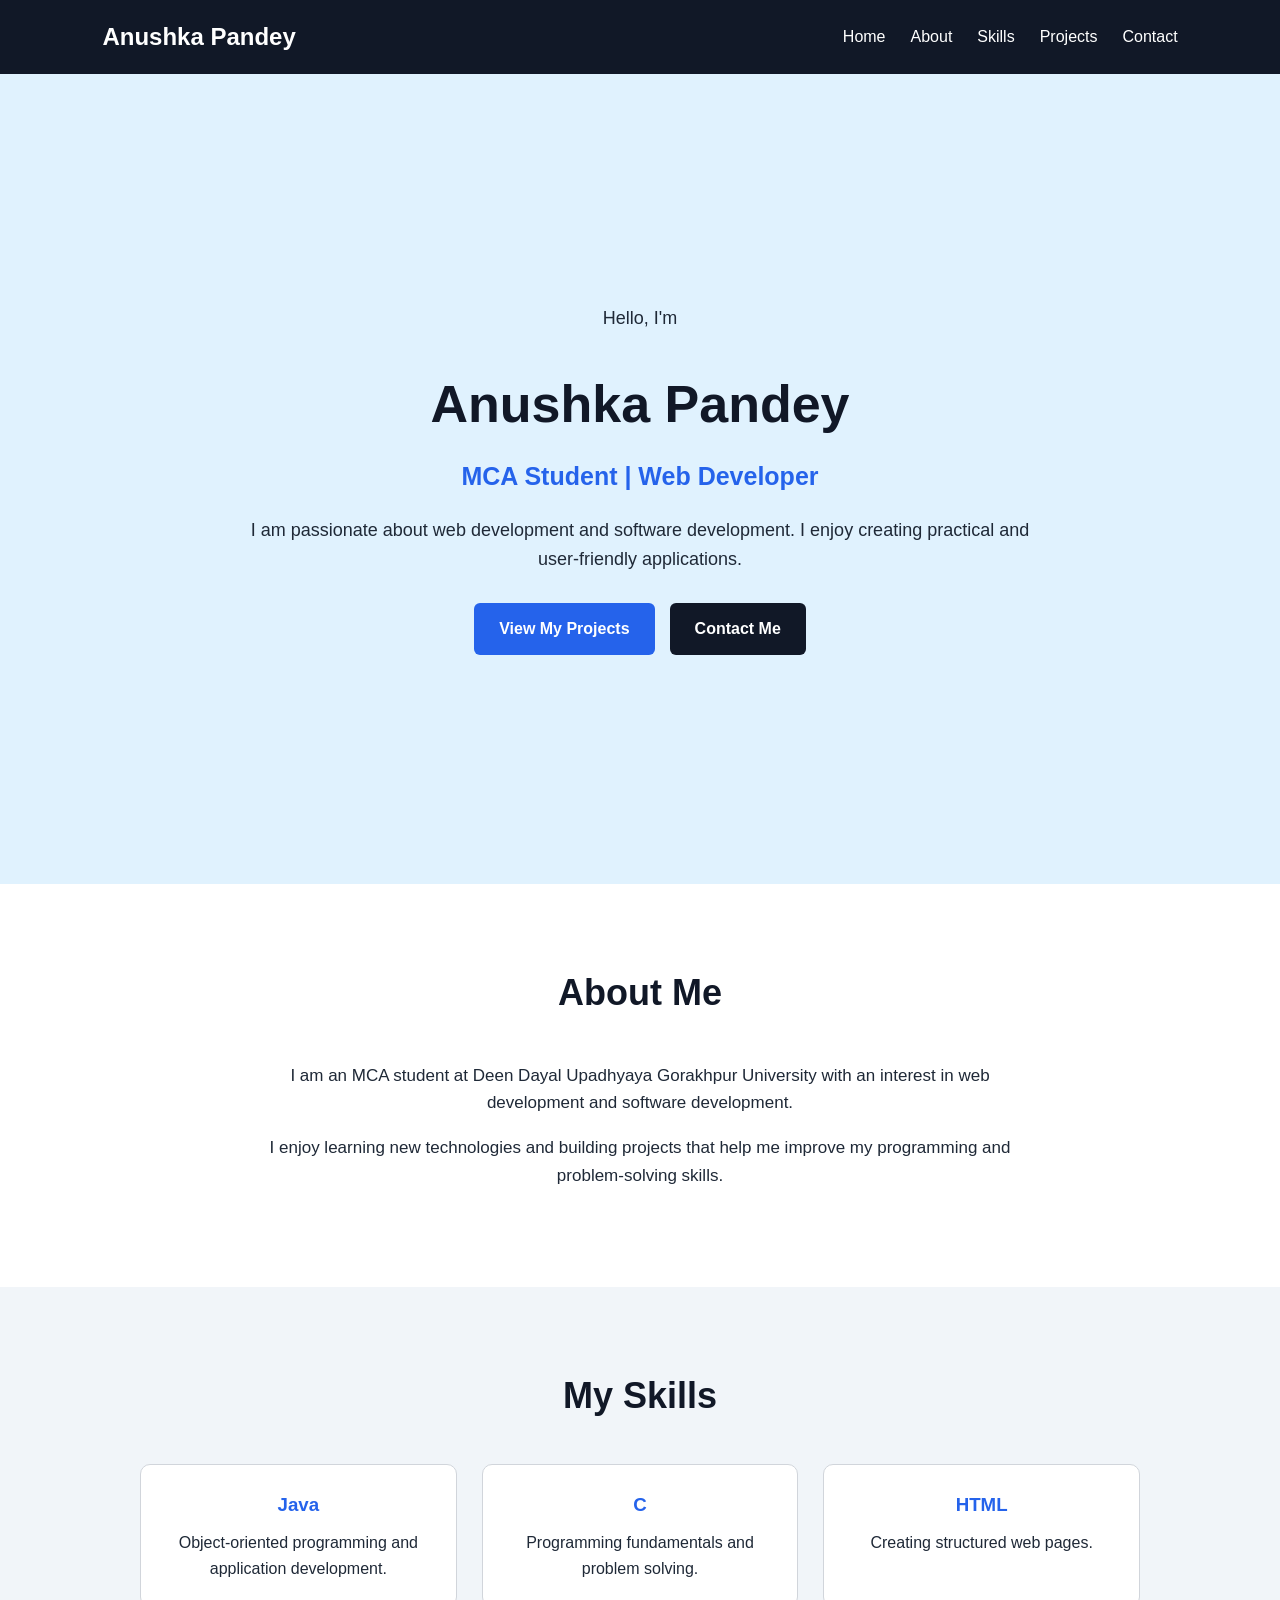
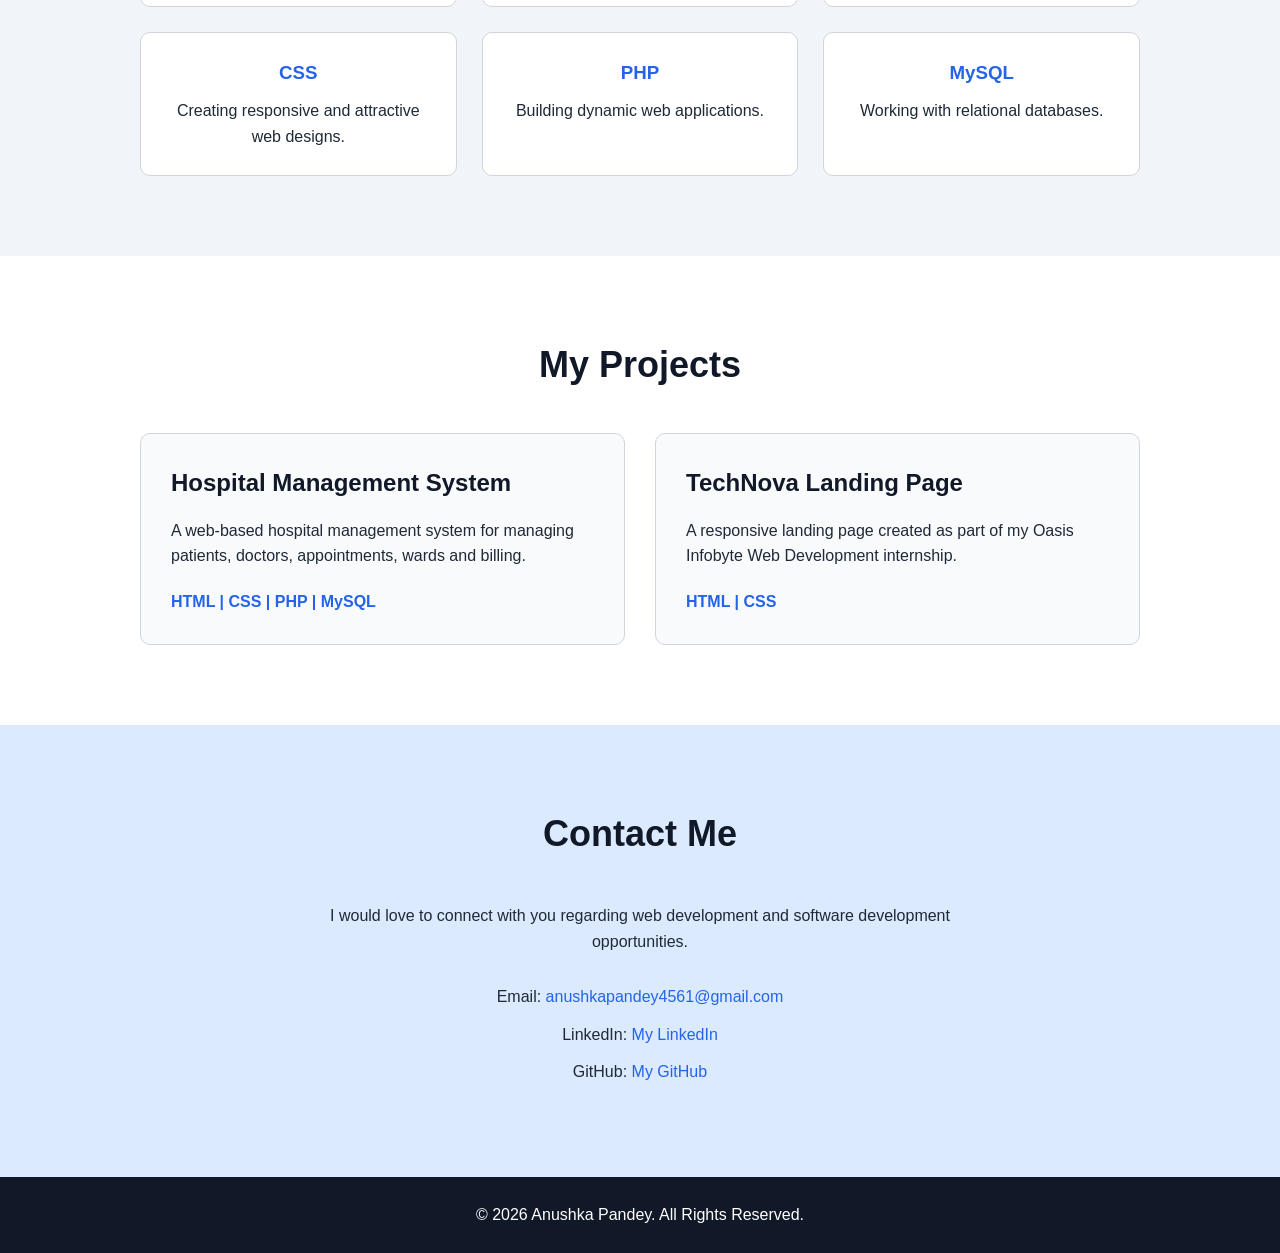
==== WebDev-L1-Portfolio-New/index.html @ b9d86740 "Add Landing Page and Personal Portfolio" ====
<!DOCTYPE html>
<html lang="en">

<head>
    <meta charset="UTF-8">
    <meta name="viewport" content="width=device-width, initial-scale=1.0">

    <title>Anushka Pandey | Portfolio</title>

    <link rel="stylesheet" href="style.css">
</head>

<body>

    <!-- Navigation -->
    <header>
        <nav class="navbar">

            <div class="logo">Anushka Pandey</div>

            <ul class="nav-links">
                <li><a href="#home">Home</a></li>
                <li><a href="#about">About</a></li>
                <li><a href="#skills">Skills</a></li>
                <li><a href="#projects">Projects</a></li>
                <li><a href="#contact">Contact</a></li>
            </ul>

        </nav>
    </header>


    <!-- Hero Section -->
    <section id="home" class="hero">

        <div class="hero-content">

            <p class="intro">Hello, I'm</p>

            <h1>Anushka Pandey</h1>

            <h2>MCA Student | Web Developer</h2>

            <p>
                I am passionate about web development and software development.
                I enjoy creating practical and user-friendly applications.
            </p>

            <div class="hero-buttons">

                <a href="#projects" class="btn">
                    View My Projects
                </a>

                <a href="#contact" class="btn secondary-btn">
                    Contact Me
                </a>

            </div>

        </div>

    </section>


    <!-- About Section -->
    <section id="about" class="section about">

        <h2>About Me</h2>

        <div class="about-content">

            <p>
                I am an MCA student at Deen Dayal Upadhyaya Gorakhpur University
                with an interest in web development and software development.
            </p>

            <p>
                I enjoy learning new technologies and building projects that
                help me improve my programming and problem-solving skills.
            </p>

        </div>

    </section>


    <!-- Skills Section -->
    <section id="skills" class="section skills">

        <h2>My Skills</h2>

        <div class="skills-container">

            <div class="skill-card">
                <h3>Java</h3>
                <p>Object-oriented programming and application development.</p>
            </div>

            <div class="skill-card">
                <h3>C</h3>
                <p>Programming fundamentals and problem solving.</p>
            </div>

            <div class="skill-card">
                <h3>HTML</h3>
                <p>Creating structured web pages.</p>
            </div>

            <div class="skill-card">
                <h3>CSS</h3>
                <p>Creating responsive and attractive web designs.</p>
            </div>

            <div class="skill-card">
                <h3>PHP</h3>
                <p>Building dynamic web applications.</p>
            </div>

            <div class="skill-card">
                <h3>MySQL</h3>
                <p>Working with relational databases.</p>
            </div>

        </div>

    </section>


    <!-- Projects Section -->
    <section id="projects" class="section projects">

        <h2>My Projects</h2>

        <div class="projects-container">

            <div class="project-card">

                <h3>Hospital Management System</h3>

                <p>
                    A web-based hospital management system for managing
                    patients, doctors, appointments, wards and billing.
                </p>

                <p class="technology">
                    HTML | CSS | PHP | MySQL
                </p>

            </div>


            <div class="project-card">

                <h3>TechNova Landing Page</h3>

                <p>
                    A responsive landing page created as part of my
                    Oasis Infobyte Web Development internship.
                </p>

                <p class="technology">
                    HTML | CSS
                </p>

            </div>

        </div>

    </section>


    <!-- Contact Section -->
    <section id="contact" class="section contact">

        <h2>Contact Me</h2>

        <p>
            I would love to connect with you regarding web development
            and software development opportunities.
        </p>

        <div class="contact-info">

            <p>
                Email:
                <a href="mailto:anushkapandey4561@gmail.com">
                    anushkapandey4561@gmail.com
                </a>
            </p>

            <p>
                LinkedIn:
                <a href="https://www.linkedin.com/in/anushka-pandey-cse/"
                   target="_blank">
                    My LinkedIn
                </a>
            </p>

            <p>
                GitHub:
                <a href="https://github.com/anushkapandey4561-AP"
                   target="_blank">
                    My GitHub
                </a>
            </p>

        </div>

    </section>


    <!-- Footer -->
    <footer>

        <p>
            © 2026 Anushka Pandey. All Rights Reserved.
        </p>

    </footer>

</body>

</html>
---- WebDev-L1-Portfolio-New/style.css ----
/* =========================
   RESET
========================= */

* {
    margin: 0;
    padding: 0;
    box-sizing: border-box;
}

html {
    scroll-behavior: smooth;
}

body {
    font-family: Arial, sans-serif;
    line-height: 1.6;
    color: #1f2937;
    background: #ffffff;
}


/* =========================
   NAVIGATION
========================= */

header {
    position: sticky;
    top: 0;
    z-index: 1000;
}

.navbar {
    display: flex;
    justify-content: space-between;
    align-items: center;
    padding: 18px 8%;
    background: #111827;
}

.logo {
    color: #ffffff;
    font-size: 24px;
    font-weight: bold;
}

.nav-links {
    display: flex;
    gap: 25px;
    list-style: none;
}

.nav-links a {
    color: #ffffff;
    text-decoration: none;
    font-size: 16px;
}

.nav-links a:hover {
    color: #60a5fa;
}


/* =========================
   HERO SECTION
========================= */

.hero {
    min-height: 90vh;
    display: flex;
    justify-content: center;
    align-items: center;
    text-align: center;
    padding: 60px 8%;
    background: #e0f2fe;
}

.hero-content {
    max-width: 800px;
}

.intro {
    font-size: 20px;
    margin-bottom: 10px;
}

.hero h1 {
    font-size: 52px;
    margin-bottom: 10px;
    color: #111827;
}

.hero h2 {
    font-size: 25px;
    margin-bottom: 20px;
    color: #2563eb;
}

.hero-content > p {
    font-size: 18px;
    margin-bottom: 30px;
}


/* =========================
   BUTTONS
========================= */

.hero-buttons {
    display: flex;
    justify-content: center;
    gap: 15px;
    flex-wrap: wrap;
}

.btn {
    display: inline-block;
    padding: 13px 25px;
    background: #2563eb;
    color: #ffffff;
    text-decoration: none;
    border-radius: 6px;
    font-weight: bold;
}

.btn:hover {
    background: #1d4ed8;
}

.secondary-btn {
    background: #111827;
}

.secondary-btn:hover {
    background: #374151;
}


/* =========================
   COMMON SECTIONS
========================= */

.section {
    padding: 80px 8%;
}

.section h2 {
    text-align: center;
    font-size: 36px;
    margin-bottom: 40px;
    color: #111827;
}


/* =========================
   ABOUT
========================= */

.about {
    background: #ffffff;
}

.about-content {
    max-width: 800px;
    margin: auto;
    text-align: center;
}

.about-content p {
    margin-bottom: 18px;
    font-size: 17px;
}


/* =========================
   SKILLS
========================= */

.skills {
    background: #f1f5f9;
}

.skills-container {
    display: grid;
    grid-template-columns: repeat(3, 1fr);
    gap: 25px;
    max-width: 1000px;
    margin: auto;
}

.skill-card {
    padding: 25px;
    text-align: center;
    background: #ffffff;
    border-radius: 10px;
    border: 1px solid #d1d5db;
}

.skill-card:hover {
    transform: translateY(-5px);
}

.skill-card h3 {
    margin-bottom: 10px;
    color: #2563eb;
}


/* =========================
   PROJECTS
========================= */

.projects {
    background: #ffffff;
}

.projects-container {
    display: grid;
    grid-template-columns: repeat(2, 1fr);
    gap: 30px;
    max-width: 1000px;
    margin: auto;
}

.project-card {
    padding: 30px;
    border: 1px solid #d1d5db;
    border-radius: 10px;
    background: #f8fafc;
}

.project-card:hover {
    transform: translateY(-5px);
}

.project-card h3 {
    font-size: 24px;
    margin-bottom: 15px;
    color: #111827;
}

.technology {
    margin-top: 20px;
    font-weight: bold;
    color: #2563eb;
}


/* =========================
   CONTACT
========================= */

.contact {
    text-align: center;
    background: #dbeafe;
}

.contact > p {
    max-width: 700px;
    margin: 0 auto 30px;
}

.contact-info p {
    margin: 12px 0;
}

.contact-info a {
    color: #2563eb;
    text-decoration: none;
}

.contact-info a:hover {
    text-decoration: underline;
}


/* =========================
   FOOTER
========================= */

footer {
    padding: 25px;
    text-align: center;
    background: #111827;
    color: #ffffff;
}


/* =========================
   RESPONSIVE DESIGN
========================= */

@media (max-width: 768px) {

    .navbar {
        flex-direction: column;
        gap: 15px;
    }

    .nav-links {
        flex-wrap: wrap;
        justify-content: center;
        gap: 15px;
    }

    .hero {
        min-height: 80vh;
    }

    .hero h1 {
        font-size: 38px;
    }

    .hero h2 {
        font-size: 21px;
    }

    .section {
        padding: 60px 5%;
    }

    .skills-container,
    .projects-container {
        grid-template-columns: 1fr;
    }
}

@media (max-width: 480px) {

    .logo {
        font-size: 20px;
    }

    .nav-links {
        font-size: 14px;
    }

    .hero h1 {
        font-size: 32px;
    }

    .hero h2 {
        font-size: 19px;
    }

    .hero-content > p {
        font-size: 16px;
    }

    .section h2 {
        font-size: 30px;
    }
}
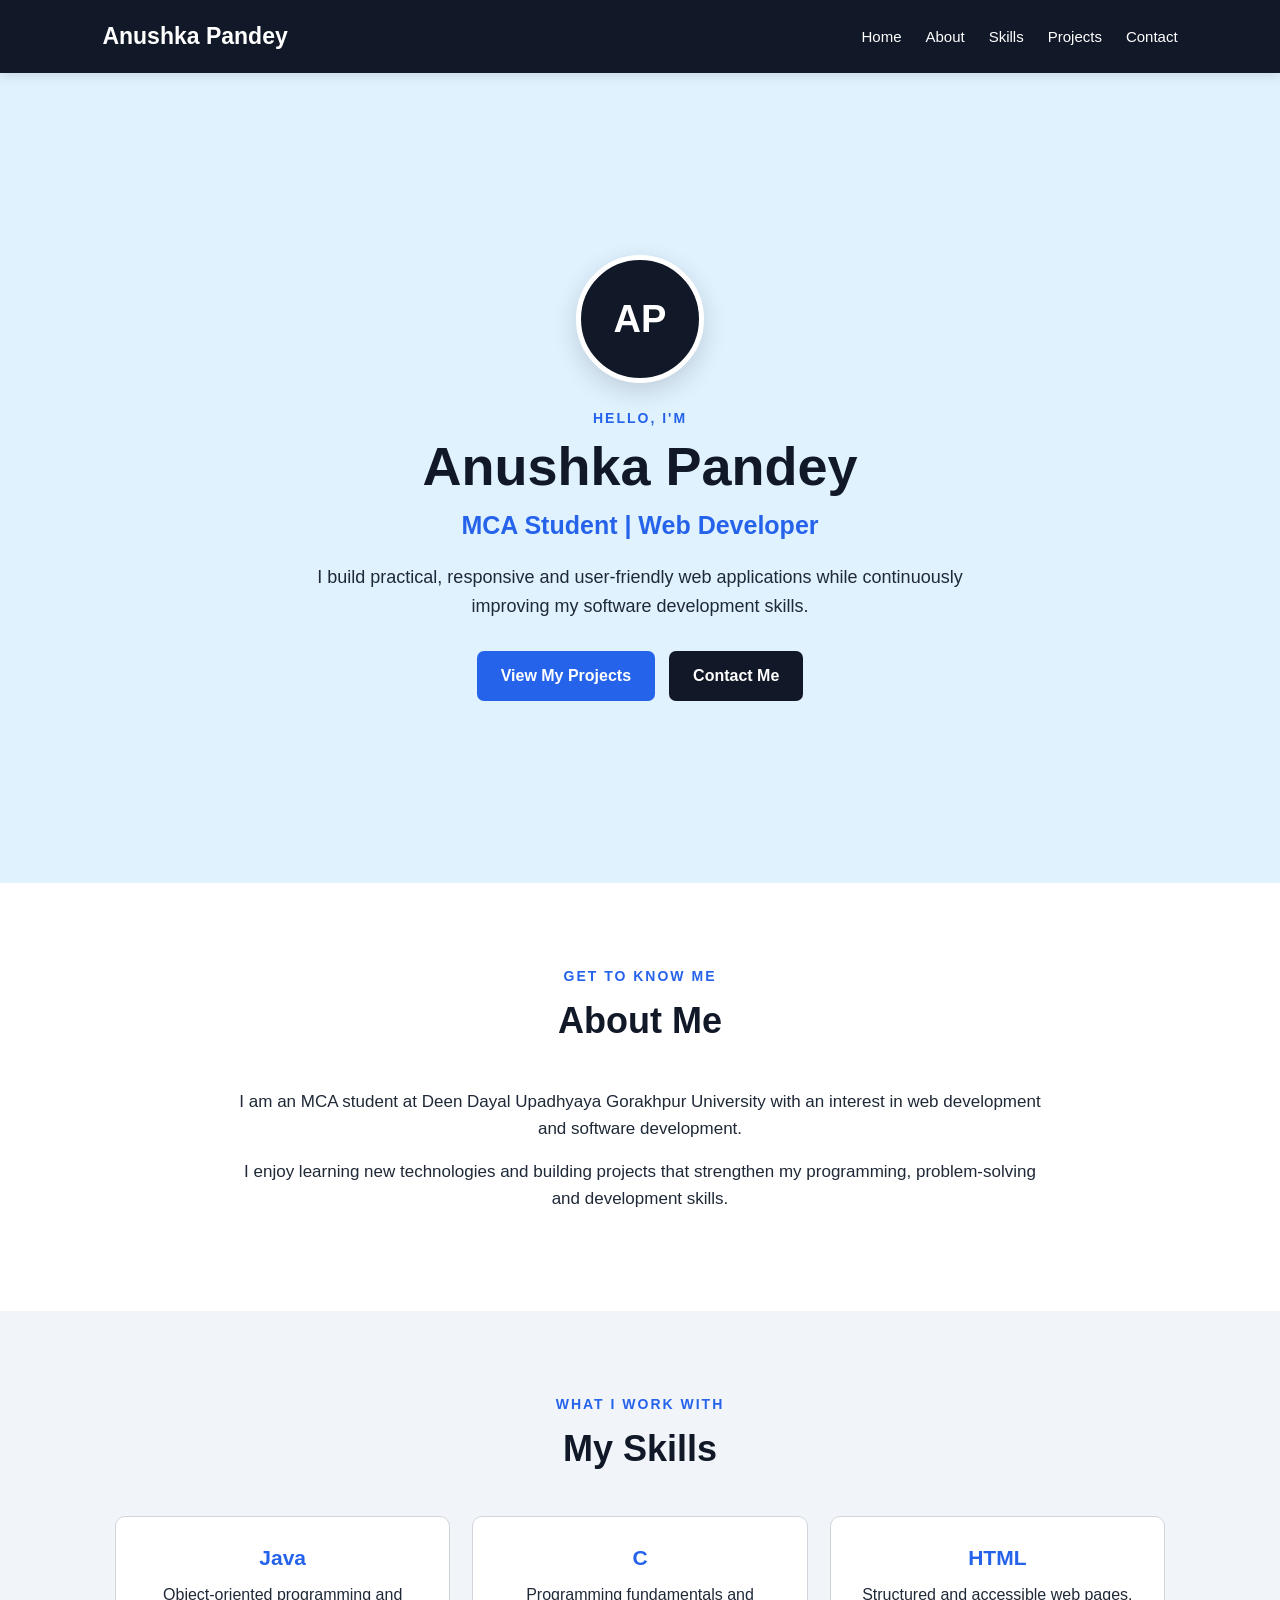
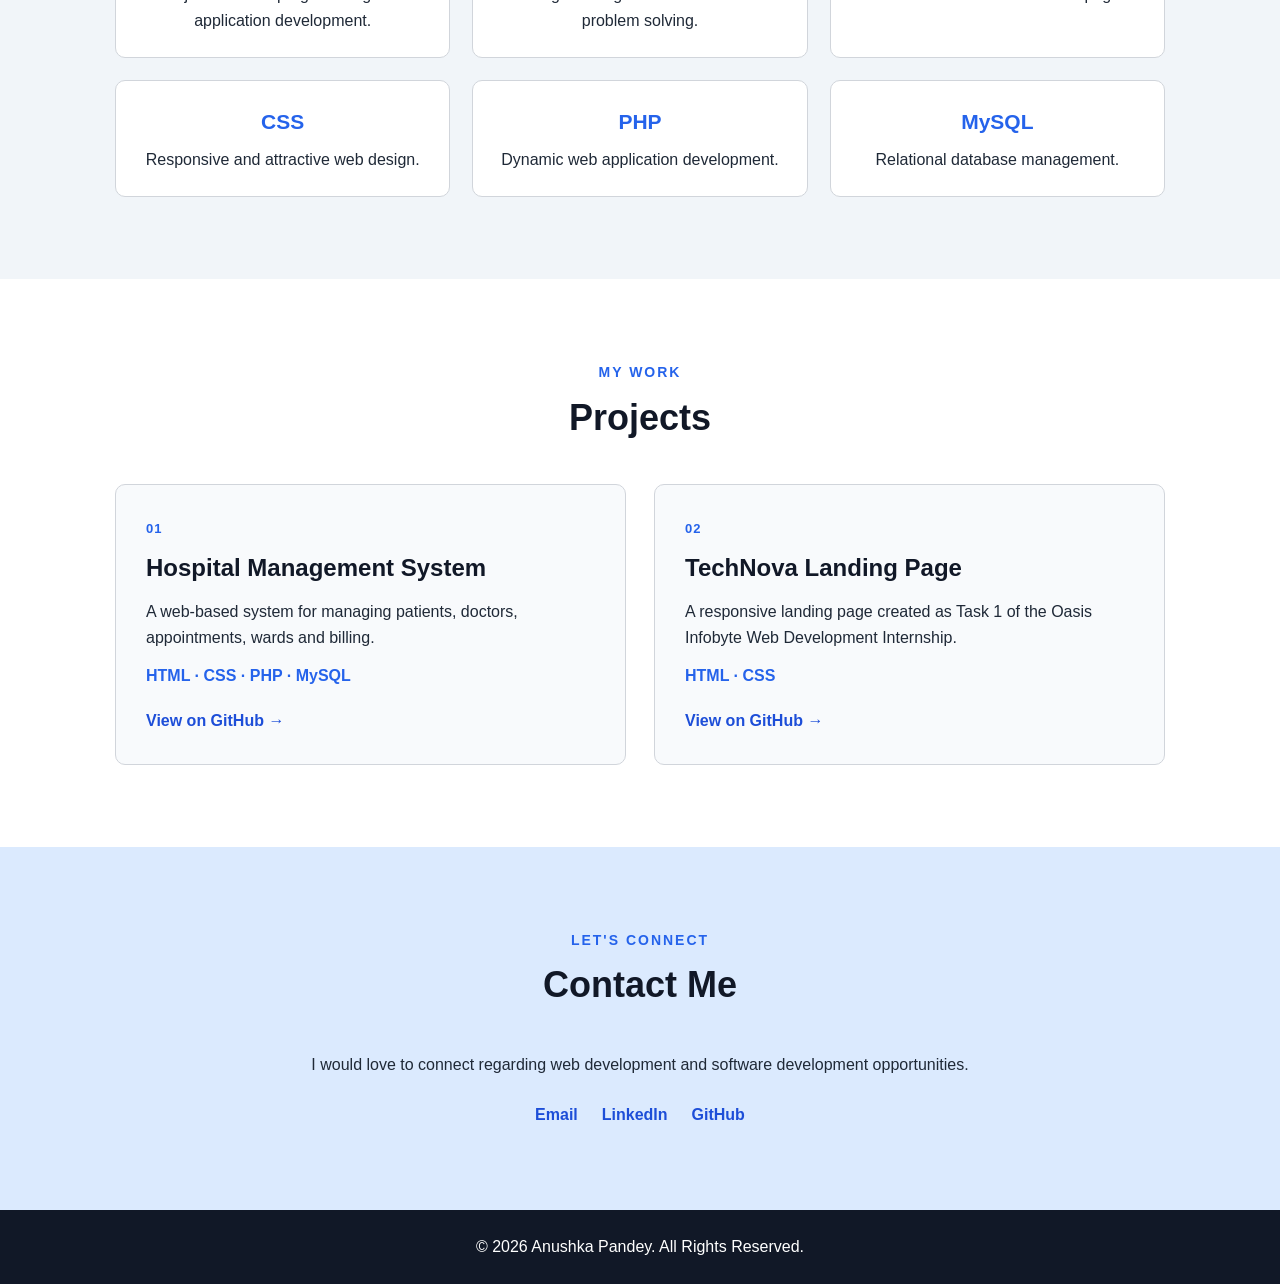
==== commit 32cfb1de: "Update Level 1 portfolio" ====
--- a/WebDev-L1-Portfolio-New/index.html
+++ b/WebDev-L1-Portfolio-New/index.html
@@ -1,224 +1,106 @@
 <!DOCTYPE html>
 <html lang="en">
-
 <head>
     <meta charset="UTF-8">
     <meta name="viewport" content="width=device-width, initial-scale=1.0">
-
-    <title>Anushka Pandey | Portfolio</title>
-
+    <meta name="description" content="Anushka Pandey - MCA student and web developer portfolio">
+    <title>Anushka Pandey | Web Developer Portfolio</title>
     <link rel="stylesheet" href="style.css">
 </head>
+<body>
+<header class="site-header">
+    <nav class="navbar" aria-label="Main navigation">
+        <a class="logo" href="#home">Anushka Pandey</a>
+        <ul class="nav-links">
+            <li><a href="#home">Home</a></li>
+            <li><a href="#about">About</a></li>
+            <li><a href="#skills">Skills</a></li>
+            <li><a href="#projects">Projects</a></li>
+            <li><a href="#contact">Contact</a></li>
+        </ul>
+    </nav>
+</header>
 
-<body>
+<main>
+<section id="home" class="hero">
+    <div class="hero-content">
+        <div class="profile-avatar" role="img" aria-label="Anushka Pandey avatar">AP</div>
+        <p class="eyebrow">Hello, I'm</p>
+        <h1>Anushka Pandey</h1>
+        <h2>MCA Student | Web Developer</h2>
+        <p class="hero-text">I build practical, responsive and user-friendly web applications while continuously improving my software development skills.</p>
+        <div class="hero-buttons">
+            <a class="btn" href="#projects">View My Projects</a>
+            <a class="btn btn-outline" href="#contact">Contact Me</a>
+        </div>
+    </div>
+</section>
 
-    <!-- Navigation -->
-    <header>
-        <nav class="navbar">
+<section id="about" class="section">
+    <div class="section-heading">
+        <p class="section-label">Get to know me</p>
+        <h2>About Me</h2>
+    </div>
+    <div class="about-card">
+        <p>I am an MCA student at Deen Dayal Upadhyaya Gorakhpur University with an interest in web development and software development.</p>
+        <p>I enjoy learning new technologies and building projects that strengthen my programming, problem-solving and development skills.</p>
+    </div>
+</section>
 
-            <div class="logo">Anushka Pandey</div>
+<section id="skills" class="section section-light">
+    <div class="section-heading">
+        <p class="section-label">What I work with</p>
+        <h2>My Skills</h2>
+    </div>
+    <div class="skills-grid">
+        <article class="skill-card"><h3>Java</h3><p>Object-oriented programming and application development.</p></article>
+        <article class="skill-card"><h3>C</h3><p>Programming fundamentals and problem solving.</p></article>
+        <article class="skill-card"><h3>HTML</h3><p>Structured and accessible web pages.</p></article>
+        <article class="skill-card"><h3>CSS</h3><p>Responsive and attractive web design.</p></article>
+        <article class="skill-card"><h3>PHP</h3><p>Dynamic web application development.</p></article>
+        <article class="skill-card"><h3>MySQL</h3><p>Relational database management.</p></article>
+    </div>
+</section>
 
-            <ul class="nav-links">
-                <li><a href="#home">Home</a></li>
-                <li><a href="#about">About</a></li>
-                <li><a href="#skills">Skills</a></li>
-                <li><a href="#projects">Projects</a></li>
-                <li><a href="#contact">Contact</a></li>
-            </ul>
+<section id="projects" class="section">
+    <div class="section-heading">
+        <p class="section-label">My work</p>
+        <h2>Projects</h2>
+    </div>
+    <div class="projects-grid">
+        <article class="project-card">
+            <span class="project-number">01</span>
+            <h3>Hospital Management System</h3>
+            <p>A web-based system for managing patients, doctors, appointments, wards and billing.</p>
+            <p class="tech">HTML · CSS · PHP · MySQL</p>
+            <a class="project-link" href="https://github.com/anushkapandey4561-AP/OIBSIP" target="_blank" rel="noopener noreferrer">View on GitHub →</a>
+        </article>
+        <article class="project-card">
+            <span class="project-number">02</span>
+            <h3>TechNova Landing Page</h3>
+            <p>A responsive landing page created as Task 1 of the Oasis Infobyte Web Development Internship.</p>
+            <p class="tech">HTML · CSS</p>
+            <a class="project-link" href="https://github.com/anushkapandey4561-AP/OIBSIP" target="_blank" rel="noopener noreferrer">View on GitHub →</a>
+        </article>
+    </div>
+</section>
 
-        </nav>
-    </header>
+<section id="contact" class="section contact-section">
+    <div class="section-heading">
+        <p class="section-label">Let's connect</p>
+        <h2>Contact Me</h2>
+    </div>
+    <p class="contact-intro">I would love to connect regarding web development and software development opportunities.</p>
+    <div class="contact-links">
+        <a href="mailto:anushkapandey4561@gmail.com">Email</a>
+        <a href="https://www.linkedin.com/in/anushka-pandey-cse/" target="_blank" rel="noopener noreferrer">LinkedIn</a>
+        <a href="https://github.com/anushkapandey4561-AP" target="_blank" rel="noopener noreferrer">GitHub</a>
+    </div>
+</section>
+</main>
 
-
-    <!-- Hero Section -->
-    <section id="home" class="hero">
-
-        <div class="hero-content">
-
-            <p class="intro">Hello, I'm</p>
-
-            <h1>Anushka Pandey</h1>
-
-            <h2>MCA Student | Web Developer</h2>
-
-            <p>
-                I am passionate about web development and software development.
-                I enjoy creating practical and user-friendly applications.
-            </p>
-
-            <div class="hero-buttons">
-
-                <a href="#projects" class="btn">
-                    View My Projects
-                </a>
-
-                <a href="#contact" class="btn secondary-btn">
-                    Contact Me
-                </a>
-
-            </div>
-
-        </div>
-
-    </section>
-
-
-    <!-- About Section -->
-    <section id="about" class="section about">
-
-        <h2>About Me</h2>
-
-        <div class="about-content">
-
-            <p>
-                I am an MCA student at Deen Dayal Upadhyaya Gorakhpur University
-                with an interest in web development and software development.
-            </p>
-
-            <p>
-                I enjoy learning new technologies and building projects that
-                help me improve my programming and problem-solving skills.
-            </p>
-
-        </div>
-
-    </section>
-
-
-    <!-- Skills Section -->
-    <section id="skills" class="section skills">
-
-        <h2>My Skills</h2>
-
-        <div class="skills-container">
-
-            <div class="skill-card">
-                <h3>Java</h3>
-                <p>Object-oriented programming and application development.</p>
-            </div>
-
-            <div class="skill-card">
-                <h3>C</h3>
-                <p>Programming fundamentals and problem solving.</p>
-            </div>
-
-            <div class="skill-card">
-                <h3>HTML</h3>
-                <p>Creating structured web pages.</p>
-            </div>
-
-            <div class="skill-card">
-                <h3>CSS</h3>
-                <p>Creating responsive and attractive web designs.</p>
-            </div>
-
-            <div class="skill-card">
-                <h3>PHP</h3>
-                <p>Building dynamic web applications.</p>
-            </div>
-
-            <div class="skill-card">
-                <h3>MySQL</h3>
-                <p>Working with relational databases.</p>
-            </div>
-
-        </div>
-
-    </section>
-
-
-    <!-- Projects Section -->
-    <section id="projects" class="section projects">
-
-        <h2>My Projects</h2>
-
-        <div class="projects-container">
-
-            <div class="project-card">
-
-                <h3>Hospital Management System</h3>
-
-                <p>
-                    A web-based hospital management system for managing
-                    patients, doctors, appointments, wards and billing.
-                </p>
-
-                <p class="technology">
-                    HTML | CSS | PHP | MySQL
-                </p>
-
-            </div>
-
-
-            <div class="project-card">
-
-                <h3>TechNova Landing Page</h3>
-
-                <p>
-                    A responsive landing page created as part of my
-                    Oasis Infobyte Web Development internship.
-                </p>
-
-                <p class="technology">
-                    HTML | CSS
-                </p>
-
-            </div>
-
-        </div>
-
-    </section>
-
-
-    <!-- Contact Section -->
-    <section id="contact" class="section contact">
-
-        <h2>Contact Me</h2>
-
-        <p>
-            I would love to connect with you regarding web development
-            and software development opportunities.
-        </p>
-
-        <div class="contact-info">
-
-            <p>
-                Email:
-                <a href="mailto:anushkapandey4561@gmail.com">
-                    anushkapandey4561@gmail.com
-                </a>
-            </p>
-
-            <p>
-                LinkedIn:
-                <a href="https://www.linkedin.com/in/anushka-pandey-cse/"
-                   target="_blank">
-                    My LinkedIn
-                </a>
-            </p>
-
-            <p>
-                GitHub:
-                <a href="https://github.com/anushkapandey4561-AP"
-                   target="_blank">
-                    My GitHub
-                </a>
-            </p>
-
-        </div>
-
-    </section>
-
-
-    <!-- Footer -->
-    <footer>
-
-        <p>
-            © 2026 Anushka Pandey. All Rights Reserved.
-        </p>
-
-    </footer>
-
+<footer>
+    <p>© 2026 Anushka Pandey. All Rights Reserved.</p>
+</footer>
 </body>
-
-</html>+</html>
--- a/WebDev-L1-Portfolio-New/style.css
+++ b/WebDev-L1-Portfolio-New/style.css
@@ -1,353 +1,46 @@
-/* =========================
-   RESET
-========================= */
-
-* {
-    margin: 0;
-    padding: 0;
-    box-sizing: border-box;
-}
-
-html {
-    scroll-behavior: smooth;
-}
-
-body {
-    font-family: Arial, sans-serif;
-    line-height: 1.6;
-    color: #1f2937;
-    background: #ffffff;
-}
-
-
-/* =========================
-   NAVIGATION
-========================= */
-
-header {
-    position: sticky;
-    top: 0;
-    z-index: 1000;
-}
-
-.navbar {
-    display: flex;
-    justify-content: space-between;
-    align-items: center;
-    padding: 18px 8%;
-    background: #111827;
-}
-
-.logo {
-    color: #ffffff;
-    font-size: 24px;
-    font-weight: bold;
-}
-
-.nav-links {
-    display: flex;
-    gap: 25px;
-    list-style: none;
-}
-
-.nav-links a {
-    color: #ffffff;
-    text-decoration: none;
-    font-size: 16px;
-}
-
-.nav-links a:hover {
-    color: #60a5fa;
-}
-
-
-/* =========================
-   HERO SECTION
-========================= */
-
-.hero {
-    min-height: 90vh;
-    display: flex;
-    justify-content: center;
-    align-items: center;
-    text-align: center;
-    padding: 60px 8%;
-    background: #e0f2fe;
-}
-
-.hero-content {
-    max-width: 800px;
-}
-
-.intro {
-    font-size: 20px;
-    margin-bottom: 10px;
-}
-
-.hero h1 {
-    font-size: 52px;
-    margin-bottom: 10px;
-    color: #111827;
-}
-
-.hero h2 {
-    font-size: 25px;
-    margin-bottom: 20px;
-    color: #2563eb;
-}
-
-.hero-content > p {
-    font-size: 18px;
-    margin-bottom: 30px;
-}
-
-
-/* =========================
-   BUTTONS
-========================= */
-
-.hero-buttons {
-    display: flex;
-    justify-content: center;
-    gap: 15px;
-    flex-wrap: wrap;
-}
-
-.btn {
-    display: inline-block;
-    padding: 13px 25px;
-    background: #2563eb;
-    color: #ffffff;
-    text-decoration: none;
-    border-radius: 6px;
-    font-weight: bold;
-}
-
-.btn:hover {
-    background: #1d4ed8;
-}
-
-.secondary-btn {
-    background: #111827;
-}
-
-.secondary-btn:hover {
-    background: #374151;
-}
-
-
-/* =========================
-   COMMON SECTIONS
-========================= */
-
-.section {
-    padding: 80px 8%;
-}
-
-.section h2 {
-    text-align: center;
-    font-size: 36px;
-    margin-bottom: 40px;
-    color: #111827;
-}
-
-
-/* =========================
-   ABOUT
-========================= */
-
-.about {
-    background: #ffffff;
-}
-
-.about-content {
-    max-width: 800px;
-    margin: auto;
-    text-align: center;
-}
-
-.about-content p {
-    margin-bottom: 18px;
-    font-size: 17px;
-}
-
-
-/* =========================
-   SKILLS
-========================= */
-
-.skills {
-    background: #f1f5f9;
-}
-
-.skills-container {
-    display: grid;
-    grid-template-columns: repeat(3, 1fr);
-    gap: 25px;
-    max-width: 1000px;
-    margin: auto;
-}
-
-.skill-card {
-    padding: 25px;
-    text-align: center;
-    background: #ffffff;
-    border-radius: 10px;
-    border: 1px solid #d1d5db;
-}
-
-.skill-card:hover {
-    transform: translateY(-5px);
-}
-
-.skill-card h3 {
-    margin-bottom: 10px;
-    color: #2563eb;
-}
-
-
-/* =========================
-   PROJECTS
-========================= */
-
-.projects {
-    background: #ffffff;
-}
-
-.projects-container {
-    display: grid;
-    grid-template-columns: repeat(2, 1fr);
-    gap: 30px;
-    max-width: 1000px;
-    margin: auto;
-}
-
-.project-card {
-    padding: 30px;
-    border: 1px solid #d1d5db;
-    border-radius: 10px;
-    background: #f8fafc;
-}
-
-.project-card:hover {
-    transform: translateY(-5px);
-}
-
-.project-card h3 {
-    font-size: 24px;
-    margin-bottom: 15px;
-    color: #111827;
-}
-
-.technology {
-    margin-top: 20px;
-    font-weight: bold;
-    color: #2563eb;
-}
-
-
-/* =========================
-   CONTACT
-========================= */
-
-.contact {
-    text-align: center;
-    background: #dbeafe;
-}
-
-.contact > p {
-    max-width: 700px;
-    margin: 0 auto 30px;
-}
-
-.contact-info p {
-    margin: 12px 0;
-}
-
-.contact-info a {
-    color: #2563eb;
-    text-decoration: none;
-}
-
-.contact-info a:hover {
-    text-decoration: underline;
-}
-
-
-/* =========================
-   FOOTER
-========================= */
-
-footer {
-    padding: 25px;
-    text-align: center;
-    background: #111827;
-    color: #ffffff;
-}
-
-
-/* =========================
-   RESPONSIVE DESIGN
-========================= */
-
-@media (max-width: 768px) {
-
-    .navbar {
-        flex-direction: column;
-        gap: 15px;
-    }
-
-    .nav-links {
-        flex-wrap: wrap;
-        justify-content: center;
-        gap: 15px;
-    }
-
-    .hero {
-        min-height: 80vh;
-    }
-
-    .hero h1 {
-        font-size: 38px;
-    }
-
-    .hero h2 {
-        font-size: 21px;
-    }
-
-    .section {
-        padding: 60px 5%;
-    }
-
-    .skills-container,
-    .projects-container {
-        grid-template-columns: 1fr;
-    }
-}
-
-@media (max-width: 480px) {
-
-    .logo {
-        font-size: 20px;
-    }
-
-    .nav-links {
-        font-size: 14px;
-    }
-
-    .hero h1 {
-        font-size: 32px;
-    }
-
-    .hero h2 {
-        font-size: 19px;
-    }
-
-    .hero-content > p {
-        font-size: 16px;
-    }
-
-    .section h2 {
-        font-size: 30px;
-    }
-}+*{margin:0;padding:0;box-sizing:border-box}
+html{scroll-behavior:smooth;scroll-padding-top:82px}
+body{font-family:Arial,Helvetica,sans-serif;line-height:1.6;color:#1f2937;background:#fff}
+a{transition:.2s ease}
+.site-header{position:sticky;top:0;z-index:1000}
+.navbar{display:flex;justify-content:space-between;align-items:center;padding:18px 8%;background:#111827;box-shadow:0 2px 12px rgba(0,0,0,.12)}
+.logo{color:#fff;text-decoration:none;font-size:23px;font-weight:700}
+.nav-links{display:flex;gap:24px;list-style:none}
+.nav-links a{color:#fff;text-decoration:none;font-size:15px}
+.nav-links a:hover,.nav-links a:focus{color:#93c5fd}
+.hero{min-height:90vh;display:flex;align-items:center;justify-content:center;text-align:center;padding:70px 8%;background:#e0f2fe}
+.hero-content{max-width:800px}
+.profile-avatar{width:128px;height:128px;margin:0 auto 24px;display:flex;align-items:center;justify-content:center;border-radius:50%;background:#111827;color:#fff;font-size:38px;font-weight:700;border:5px solid #fff;box-shadow:0 8px 24px rgba(17,24,39,.16)}
+.eyebrow,.section-label{font-size:14px;text-transform:uppercase;letter-spacing:2px;font-weight:700;color:#2563eb}
+.hero h1{font-size:54px;line-height:1.15;color:#111827;margin:6px 0 8px}
+.hero h2{font-size:25px;color:#2563eb;margin-bottom:18px}
+.hero-text{font-size:18px;max-width:700px;margin:0 auto 30px}
+.hero-buttons{display:flex;justify-content:center;gap:14px;flex-wrap:wrap}
+.btn{display:inline-block;padding:12px 24px;background:#2563eb;color:#fff;text-decoration:none;border-radius:7px;font-weight:700}
+.btn:hover,.btn:focus{background:#1d4ed8}
+.btn-outline{background:#111827}.btn-outline:hover,.btn-outline:focus{background:#374151}
+.section{padding:82px 8%;scroll-margin-top:80px}
+.section-light{background:#f1f5f9}
+.section-heading{text-align:center;margin-bottom:38px}
+.section-heading h2{font-size:36px;color:#111827;margin-top:5px}
+.about-card{max-width:820px;margin:auto;text-align:center;font-size:17px}
+.about-card p{margin-bottom:16px}
+.skills-grid{display:grid;grid-template-columns:repeat(3,1fr);gap:22px;max-width:1050px;margin:auto}
+.skill-card{background:#fff;border:1px solid #d1d5db;border-radius:10px;padding:24px;text-align:center}
+.skill-card h3{color:#2563eb;margin-bottom:8px;font-size:21px}
+.projects-grid{display:grid;grid-template-columns:repeat(2,1fr);gap:28px;max-width:1050px;margin:auto}
+.project-card{position:relative;padding:30px;border:1px solid #d1d5db;border-radius:10px;background:#f8fafc}
+.project-number{font-size:13px;font-weight:700;color:#2563eb;letter-spacing:1px}
+.project-card h3{font-size:24px;color:#111827;margin:8px 0 12px}
+.project-card p{margin-bottom:12px}
+.tech{font-weight:700;color:#2563eb}
+.project-link{display:inline-block;margin-top:8px;color:#1d4ed8;font-weight:700;text-decoration:none}
+.project-link:hover,.project-link:focus{text-decoration:underline}
+.contact-section{text-align:center;background:#dbeafe}
+.contact-intro{max-width:700px;margin:0 auto 25px}
+.contact-links{display:flex;justify-content:center;gap:24px;flex-wrap:wrap}
+.contact-links a{color:#1d4ed8;font-weight:700;text-decoration:none}
+.contact-links a:hover,.contact-links a:focus{text-decoration:underline}
+footer{padding:24px;text-align:center;background:#111827;color:#fff}
+@media(max-width:768px){.navbar{flex-direction:column;gap:13px}.nav-links{justify-content:center;flex-wrap:wrap;gap:13px}.hero{min-height:80vh}.hero h1{font-size:40px}.hero h2{font-size:21px}.section{padding:62px 5%}.skills-grid,.projects-grid{grid-template-columns:1fr}}
+@media(max-width:480px){.logo{font-size:20px}.nav-links{gap:9px}.nav-links a{font-size:13px}.profile-avatar{width:105px;height:105px;font-size:31px}.hero h1{font-size:32px}.hero h2{font-size:18px}.hero-text{font-size:16px}.section-heading h2{font-size:30px}}
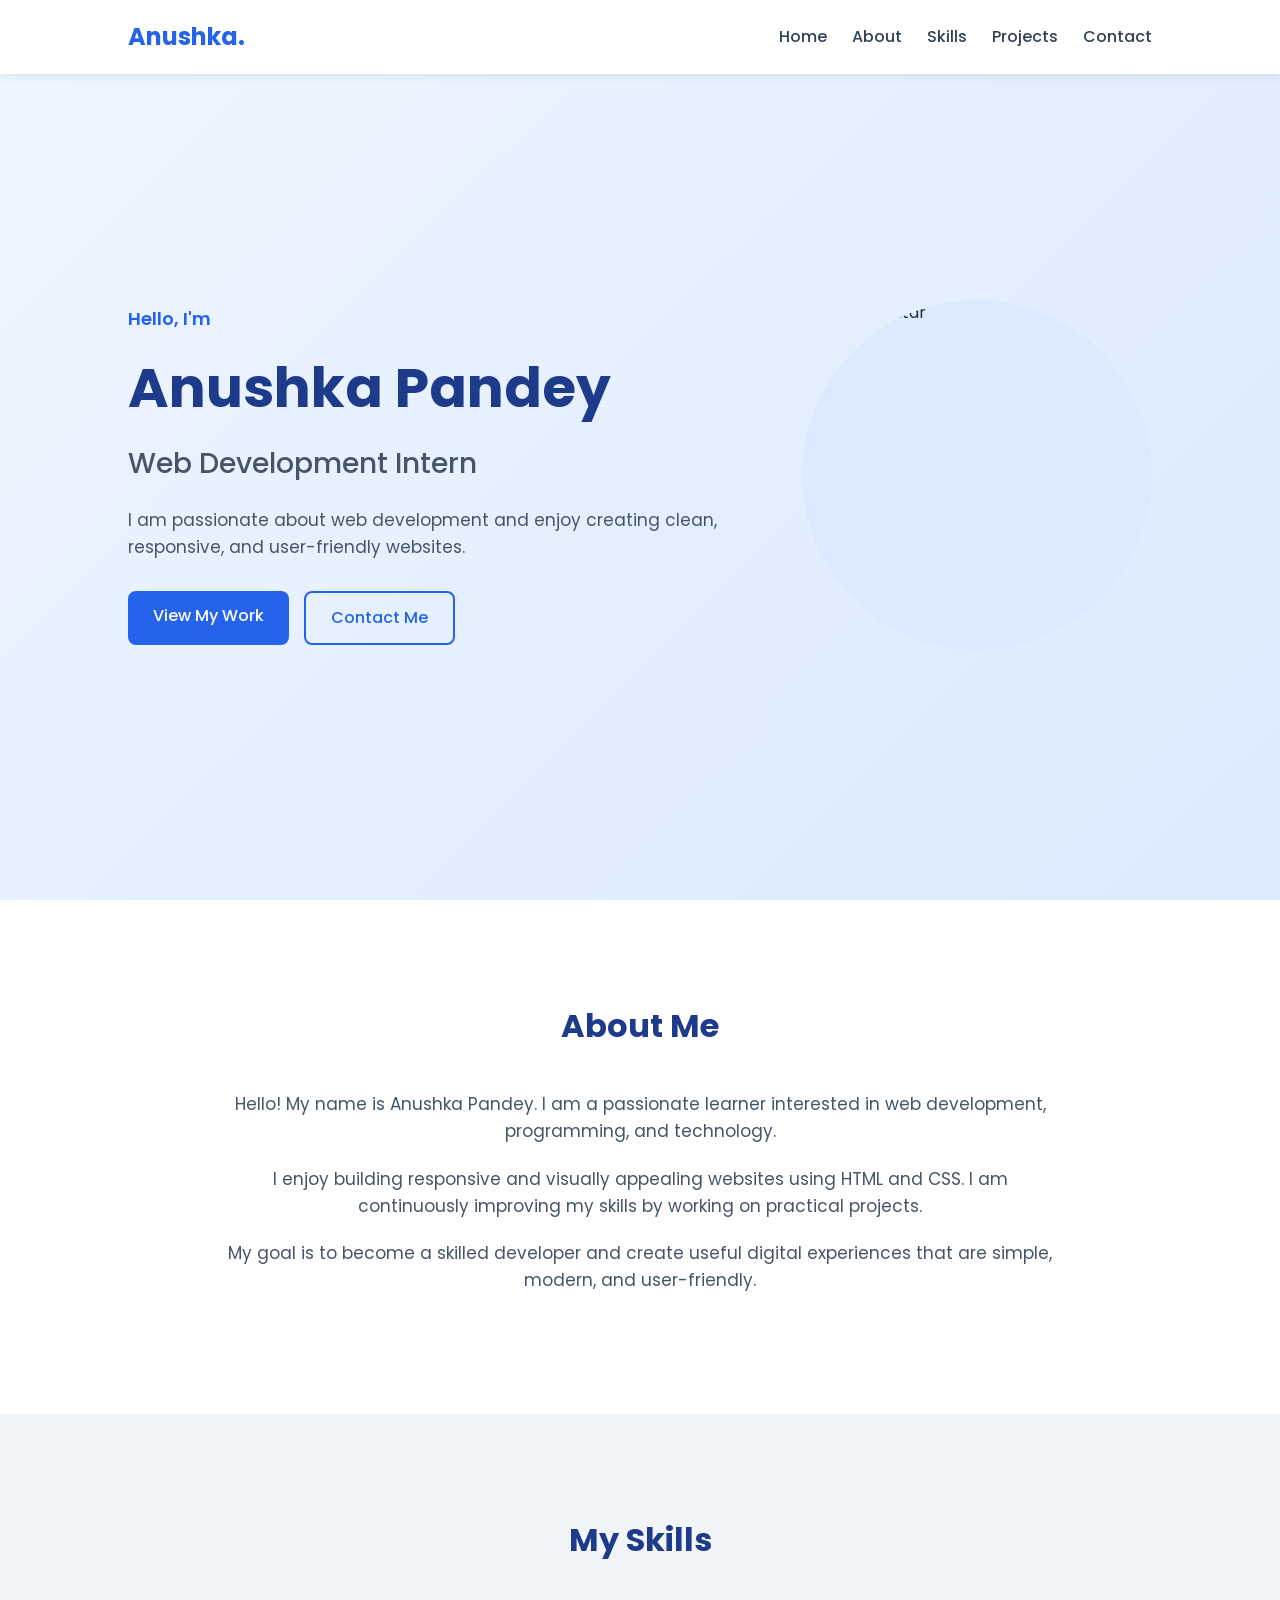
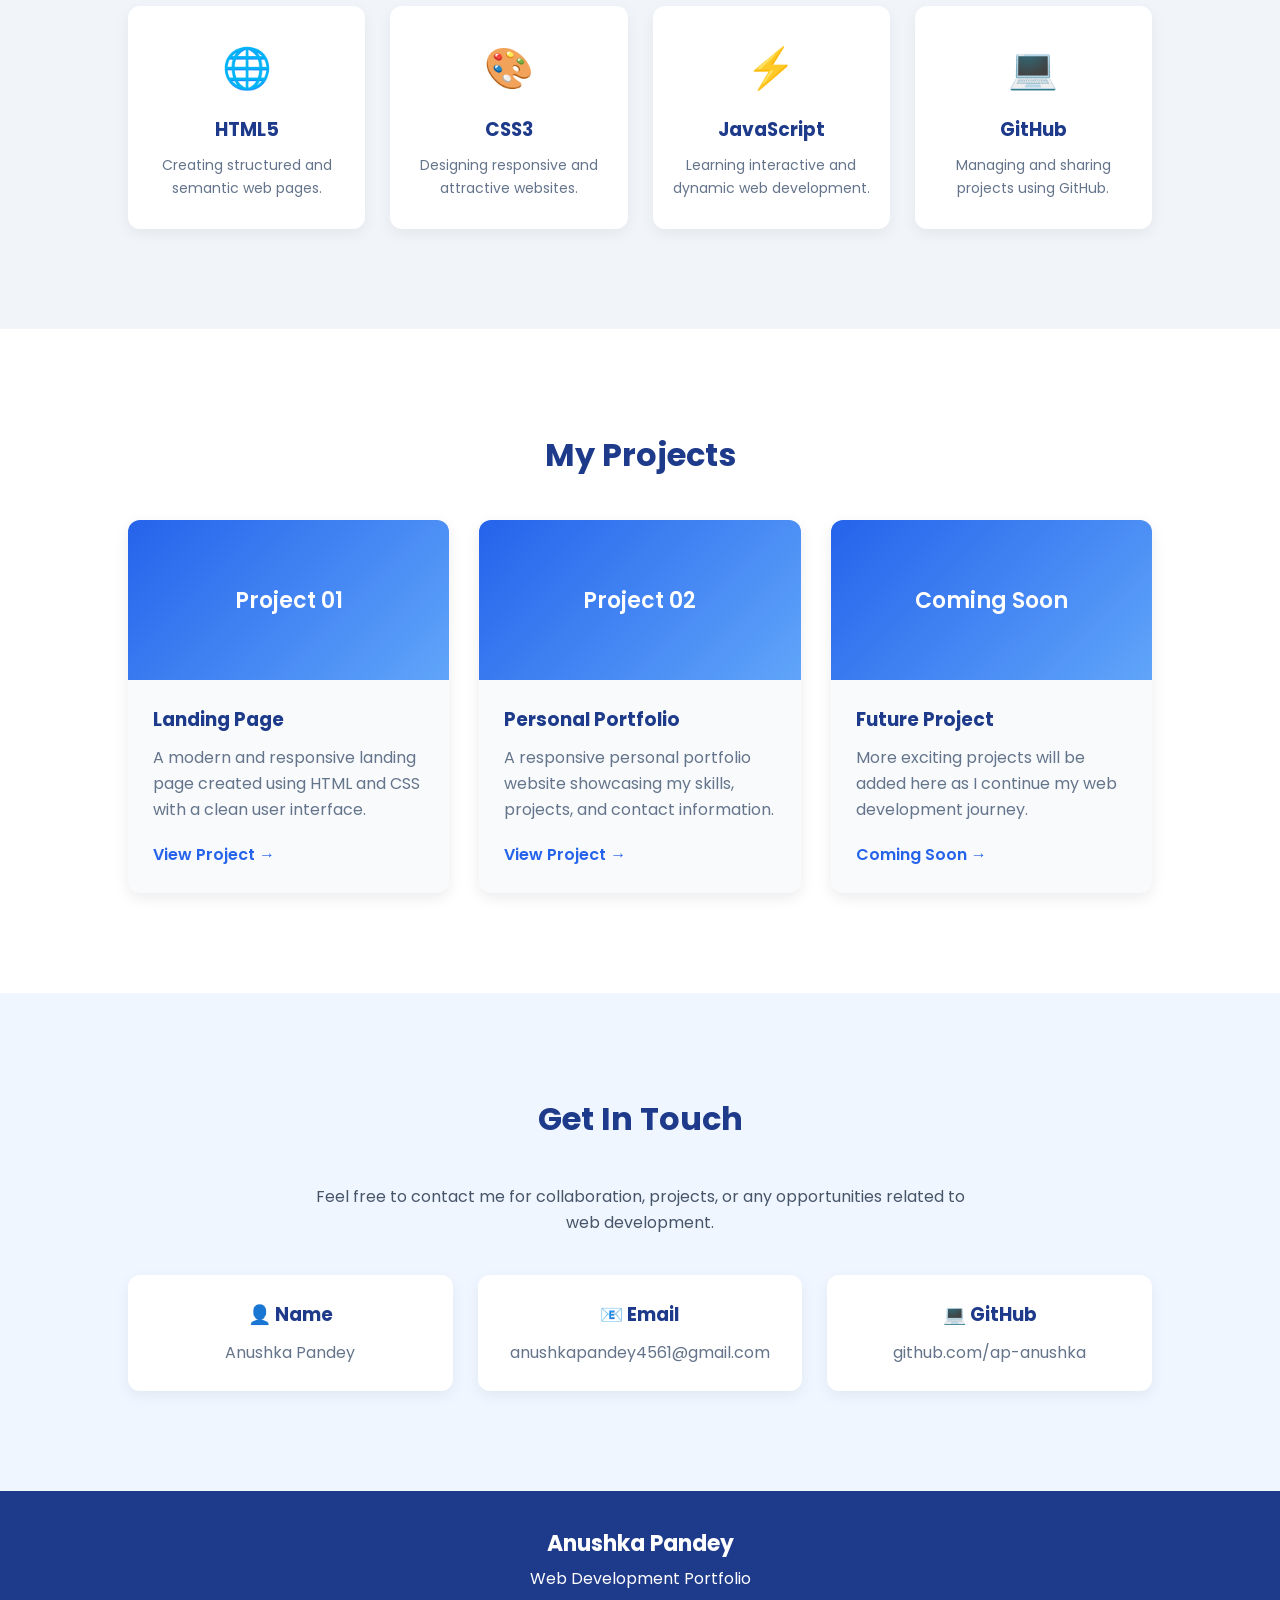
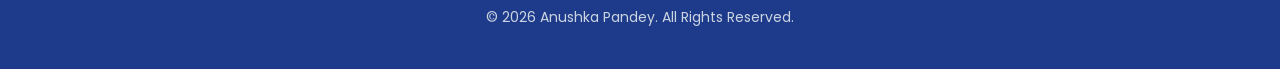
==== commit 819724ab: "Revise portfolio layout and content Updated the structure and content of the portfolio webpage, incl" ====
--- a/WebDev-L1-Portfolio-New/index.html
+++ b/WebDev-L1-Portfolio-New/index.html
@@ -1,16 +1,24 @@
-<!DOCTYPE html>
+  <!DOCTYPE html>
 <html lang="en">
 <head>
     <meta charset="UTF-8">
     <meta name="viewport" content="width=device-width, initial-scale=1.0">
-    <meta name="description" content="Anushka Pandey - MCA student and web developer portfolio">
-    <title>Anushka Pandey | Web Developer Portfolio</title>
+
+    <title>Anushka Pandey | Portfolio</title>
+
     <link rel="stylesheet" href="style.css">
+
+    <link rel="preconnect" href="https://fonts.googleapis.com">
+    <link rel="preconnect" href="https://fonts.gstatic.com" crossorigin>
+    <link href="https://fonts.googleapis.com/css2?family=Poppins:wght@400;500;600;700&display=swap" rel="stylesheet">
 </head>
+
 <body>
-<header class="site-header">
-    <nav class="navbar" aria-label="Main navigation">
-        <a class="logo" href="#home">Anushka Pandey</a>
+
+    <!-- Navigation Bar -->
+    <nav class="navbar">
+        <div class="logo">Anushka.</div>
+
         <ul class="nav-links">
             <li><a href="#home">Home</a></li>
             <li><a href="#about">About</a></li>
@@ -19,88 +27,224 @@
             <li><a href="#contact">Contact</a></li>
         </ul>
     </nav>
-</header>
-
-<main>
-<section id="home" class="hero">
-    <div class="hero-content">
-        <div class="profile-avatar" role="img" aria-label="Anushka Pandey avatar">AP</div>
-        <p class="eyebrow">Hello, I'm</p>
-        <h1>Anushka Pandey</h1>
-        <h2>MCA Student | Web Developer</h2>
-        <p class="hero-text">I build practical, responsive and user-friendly web applications while continuously improving my software development skills.</p>
-        <div class="hero-buttons">
-            <a class="btn" href="#projects">View My Projects</a>
-            <a class="btn btn-outline" href="#contact">Contact Me</a>
-        </div>
-    </div>
-</section>
-
-<section id="about" class="section">
-    <div class="section-heading">
-        <p class="section-label">Get to know me</p>
-        <h2>About Me</h2>
-    </div>
-    <div class="about-card">
-        <p>I am an MCA student at Deen Dayal Upadhyaya Gorakhpur University with an interest in web development and software development.</p>
-        <p>I enjoy learning new technologies and building projects that strengthen my programming, problem-solving and development skills.</p>
-    </div>
-</section>
-
-<section id="skills" class="section section-light">
-    <div class="section-heading">
-        <p class="section-label">What I work with</p>
-        <h2>My Skills</h2>
-    </div>
-    <div class="skills-grid">
-        <article class="skill-card"><h3>Java</h3><p>Object-oriented programming and application development.</p></article>
-        <article class="skill-card"><h3>C</h3><p>Programming fundamentals and problem solving.</p></article>
-        <article class="skill-card"><h3>HTML</h3><p>Structured and accessible web pages.</p></article>
-        <article class="skill-card"><h3>CSS</h3><p>Responsive and attractive web design.</p></article>
-        <article class="skill-card"><h3>PHP</h3><p>Dynamic web application development.</p></article>
-        <article class="skill-card"><h3>MySQL</h3><p>Relational database management.</p></article>
-    </div>
-</section>
-
-<section id="projects" class="section">
-    <div class="section-heading">
-        <p class="section-label">My work</p>
-        <h2>Projects</h2>
-    </div>
-    <div class="projects-grid">
-        <article class="project-card">
-            <span class="project-number">01</span>
-            <h3>Hospital Management System</h3>
-            <p>A web-based system for managing patients, doctors, appointments, wards and billing.</p>
-            <p class="tech">HTML · CSS · PHP · MySQL</p>
-            <a class="project-link" href="https://github.com/anushkapandey4561-AP/OIBSIP" target="_blank" rel="noopener noreferrer">View on GitHub →</a>
-        </article>
-        <article class="project-card">
-            <span class="project-number">02</span>
-            <h3>TechNova Landing Page</h3>
-            <p>A responsive landing page created as Task 1 of the Oasis Infobyte Web Development Internship.</p>
-            <p class="tech">HTML · CSS</p>
-            <a class="project-link" href="https://github.com/anushkapandey4561-AP/OIBSIP" target="_blank" rel="noopener noreferrer">View on GitHub →</a>
-        </article>
-    </div>
-</section>
-
-<section id="contact" class="section contact-section">
-    <div class="section-heading">
-        <p class="section-label">Let's connect</p>
-        <h2>Contact Me</h2>
-    </div>
-    <p class="contact-intro">I would love to connect regarding web development and software development opportunities.</p>
-    <div class="contact-links">
-        <a href="mailto:anushkapandey4561@gmail.com">Email</a>
-        <a href="https://www.linkedin.com/in/anushka-pandey-cse/" target="_blank" rel="noopener noreferrer">LinkedIn</a>
-        <a href="https://github.com/anushkapandey4561-AP" target="_blank" rel="noopener noreferrer">GitHub</a>
-    </div>
-</section>
-</main>
-
-<footer>
-    <p>© 2026 Anushka Pandey. All Rights Reserved.</p>
-</footer>
+
+
+    <!-- Hero Section -->
+    <section id="home" class="hero">
+
+        <div class="hero-content">
+
+            <div class="hero-text">
+                <p class="hello">Hello, I'm</p>
+
+                <h1>Anushka Pandey</h1>
+
+                <h2>Web Development Intern</h2>
+
+                <p class="hero-description">
+                    I am passionate about web development and enjoy creating
+                    clean, responsive, and user-friendly websites.
+                </p>
+
+                <div class="hero-buttons">
+                    <a href="#projects" class="btn">View My Work</a>
+                    <a href="#contact" class="btn btn-outline">Contact Me</a>
+                </div>
+            </div>
+
+            <div class="hero-image">
+                <div class="profile-circle">
+                    <img src="girl-avatar.png" alt="Profile Avatar">
+                </div>
+            </div>
+
+        </div>
+
+    </section>
+
+
+    <!-- About Section -->
+    <section id="about" class="about section">
+
+        <h2 class="section-title">About Me</h2>
+
+        <div class="about-content">
+
+            <p>
+                Hello! My name is Anushka Pandey. I am a passionate learner
+                interested in web development, programming, and technology.
+            </p>
+
+            <p>
+                I enjoy building responsive and visually appealing websites
+                using HTML and CSS. I am continuously improving my skills by
+                working on practical projects.
+            </p>
+
+            <p>
+                My goal is to become a skilled developer and create useful
+                digital experiences that are simple, modern, and user-friendly.
+            </p>
+
+        </div>
+
+    </section>
+
+
+    <!-- Skills Section -->
+    <section id="skills" class="skills section">
+
+        <h2 class="section-title">My Skills</h2>
+
+        <div class="skills-container">
+
+            <div class="skill-card">
+                <div class="skill-icon">🌐</div>
+                <h3>HTML5</h3>
+                <p>Creating structured and semantic web pages.</p>
+            </div>
+
+            <div class="skill-card">
+                <div class="skill-icon">🎨</div>
+                <h3>CSS3</h3>
+                <p>Designing responsive and attractive websites.</p>
+            </div>
+
+            <div class="skill-card">
+                <div class="skill-icon">⚡</div>
+                <h3>JavaScript</h3>
+                <p>Learning interactive and dynamic web development.</p>
+            </div>
+
+            <div class="skill-card">
+                <div class="skill-icon">💻</div>
+                <h3>GitHub</h3>
+                <p>Managing and sharing projects using GitHub.</p>
+            </div>
+
+        </div>
+
+    </section>
+
+
+    <!-- Projects Section -->
+    <section id="projects" class="projects section">
+
+        <h2 class="section-title">My Projects</h2>
+
+        <div class="projects-container">
+
+            <!-- Project 1 -->
+            <div class="project-card">
+
+                <div class="project-image">
+                    <span>Project 01</span>
+                </div>
+
+                <div class="project-content">
+                    <h3>Landing Page</h3>
+
+                    <p>
+                        A modern and responsive landing page created using
+                        HTML and CSS with a clean user interface.
+                    </p>
+
+                    <a href="#" class="project-btn">View Project →</a>
+                </div>
+
+            </div>
+
+
+            <!-- Project 2 -->
+            <div class="project-card">
+
+                <div class="project-image">
+                    <span>Project 02</span>
+                </div>
+
+                <div class="project-content">
+                    <h3>Personal Portfolio</h3>
+
+                    <p>
+                        A responsive personal portfolio website showcasing
+                        my skills, projects, and contact information.
+                    </p>
+
+                    <a href="#" class="project-btn">View Project →</a>
+                </div>
+
+            </div>
+
+
+            <!-- Project 3 -->
+            <div class="project-card">
+
+                <div class="project-image">
+                    <span>Coming Soon</span>
+                </div>
+
+                <div class="project-content">
+                    <h3>Future Project</h3>
+
+                    <p>
+                        More exciting projects will be added here as I continue
+                        my web development journey.
+                    </p>
+
+                    <a href="#" class="project-btn">Coming Soon →</a>
+                </div>
+
+            </div>
+
+        </div>
+
+    </section>
+
+
+    <!-- Contact Section -->
+    <section id="contact" class="contact section">
+
+        <h2 class="section-title">Get In Touch</h2>
+
+        <p class="contact-text">
+            Feel free to contact me for collaboration, projects, or any
+            opportunities related to web development.
+        </p>
+
+        <div class="contact-container">
+
+            <div class="contact-card">
+                <h3>👤 Name</h3>
+                <p>Anushka Pandey</p>
+            </div>
+
+            <div class="contact-card">
+                <h3>📧 Email</h3>
+                <p>anushkapandey4561@gmail.com</p>
+            </div>
+
+            <div class="contact-card">
+                <h3>💻 GitHub</h3>
+                <p>github.com/ap-anushka</p>
+            </div>
+
+        </div>
+
+    </section>
+
+
+    <!-- Footer -->
+    <footer>
+
+        <h3>Anushka Pandey</h3>
+
+        <p>Web Development Portfolio</p>
+
+        <p class="copyright">
+            © 2026 Anushka Pandey. All Rights Reserved.
+        </p>
+
+    </footer>
+
 </body>
 </html>
--- a/WebDev-L1-Portfolio-New/style.css
+++ b/WebDev-L1-Portfolio-New/style.css
@@ -1,46 +1,564 @@
-*{margin:0;padding:0;box-sizing:border-box}
-html{scroll-behavior:smooth;scroll-padding-top:82px}
-body{font-family:Arial,Helvetica,sans-serif;line-height:1.6;color:#1f2937;background:#fff}
-a{transition:.2s ease}
-.site-header{position:sticky;top:0;z-index:1000}
-.navbar{display:flex;justify-content:space-between;align-items:center;padding:18px 8%;background:#111827;box-shadow:0 2px 12px rgba(0,0,0,.12)}
-.logo{color:#fff;text-decoration:none;font-size:23px;font-weight:700}
-.nav-links{display:flex;gap:24px;list-style:none}
-.nav-links a{color:#fff;text-decoration:none;font-size:15px}
-.nav-links a:hover,.nav-links a:focus{color:#93c5fd}
-.hero{min-height:90vh;display:flex;align-items:center;justify-content:center;text-align:center;padding:70px 8%;background:#e0f2fe}
-.hero-content{max-width:800px}
-.profile-avatar{width:128px;height:128px;margin:0 auto 24px;display:flex;align-items:center;justify-content:center;border-radius:50%;background:#111827;color:#fff;font-size:38px;font-weight:700;border:5px solid #fff;box-shadow:0 8px 24px rgba(17,24,39,.16)}
-.eyebrow,.section-label{font-size:14px;text-transform:uppercase;letter-spacing:2px;font-weight:700;color:#2563eb}
-.hero h1{font-size:54px;line-height:1.15;color:#111827;margin:6px 0 8px}
-.hero h2{font-size:25px;color:#2563eb;margin-bottom:18px}
-.hero-text{font-size:18px;max-width:700px;margin:0 auto 30px}
-.hero-buttons{display:flex;justify-content:center;gap:14px;flex-wrap:wrap}
-.btn{display:inline-block;padding:12px 24px;background:#2563eb;color:#fff;text-decoration:none;border-radius:7px;font-weight:700}
-.btn:hover,.btn:focus{background:#1d4ed8}
-.btn-outline{background:#111827}.btn-outline:hover,.btn-outline:focus{background:#374151}
-.section{padding:82px 8%;scroll-margin-top:80px}
-.section-light{background:#f1f5f9}
-.section-heading{text-align:center;margin-bottom:38px}
-.section-heading h2{font-size:36px;color:#111827;margin-top:5px}
-.about-card{max-width:820px;margin:auto;text-align:center;font-size:17px}
-.about-card p{margin-bottom:16px}
-.skills-grid{display:grid;grid-template-columns:repeat(3,1fr);gap:22px;max-width:1050px;margin:auto}
-.skill-card{background:#fff;border:1px solid #d1d5db;border-radius:10px;padding:24px;text-align:center}
-.skill-card h3{color:#2563eb;margin-bottom:8px;font-size:21px}
-.projects-grid{display:grid;grid-template-columns:repeat(2,1fr);gap:28px;max-width:1050px;margin:auto}
-.project-card{position:relative;padding:30px;border:1px solid #d1d5db;border-radius:10px;background:#f8fafc}
-.project-number{font-size:13px;font-weight:700;color:#2563eb;letter-spacing:1px}
-.project-card h3{font-size:24px;color:#111827;margin:8px 0 12px}
-.project-card p{margin-bottom:12px}
-.tech{font-weight:700;color:#2563eb}
-.project-link{display:inline-block;margin-top:8px;color:#1d4ed8;font-weight:700;text-decoration:none}
-.project-link:hover,.project-link:focus{text-decoration:underline}
-.contact-section{text-align:center;background:#dbeafe}
-.contact-intro{max-width:700px;margin:0 auto 25px}
-.contact-links{display:flex;justify-content:center;gap:24px;flex-wrap:wrap}
-.contact-links a{color:#1d4ed8;font-weight:700;text-decoration:none}
-.contact-links a:hover,.contact-links a:focus{text-decoration:underline}
-footer{padding:24px;text-align:center;background:#111827;color:#fff}
-@media(max-width:768px){.navbar{flex-direction:column;gap:13px}.nav-links{justify-content:center;flex-wrap:wrap;gap:13px}.hero{min-height:80vh}.hero h1{font-size:40px}.hero h2{font-size:21px}.section{padding:62px 5%}.skills-grid,.projects-grid{grid-template-columns:1fr}}
-@media(max-width:480px){.logo{font-size:20px}.nav-links{gap:9px}.nav-links a{font-size:13px}.profile-avatar{width:105px;height:105px;font-size:31px}.hero h1{font-size:32px}.hero h2{font-size:18px}.hero-text{font-size:16px}.section-heading h2{font-size:30px}}
+/* ========================================
+   RESET & BASIC STYLING
+======================================== */
+
+* {
+    margin: 0;
+    padding: 0;
+    box-sizing: border-box;
+}
+
+html {
+    scroll-behavior: smooth;
+}
+
+body {
+    font-family: "Poppins", sans-serif;
+    background-color: #f8fafc;
+    color: #1e293b;
+    line-height: 1.6;
+}
+
+
+/* ========================================
+   NAVIGATION BAR
+======================================== */
+
+.navbar {
+    position: fixed;
+    top: 0;
+    left: 0;
+    width: 100%;
+    background-color: #ffffff;
+
+    display: flex;
+    justify-content: space-between;
+    align-items: center;
+
+    padding: 18px 10%;
+
+    box-shadow: 0 2px 10px rgba(0, 0, 0, 0.08);
+
+    z-index: 1000;
+}
+
+.logo {
+    font-size: 24px;
+    font-weight: 700;
+    color: #2563eb;
+}
+
+.nav-links {
+    display: flex;
+    list-style: none;
+    gap: 25px;
+}
+
+.nav-links a {
+    text-decoration: none;
+    color: #334155;
+    font-weight: 500;
+    transition: 0.3s ease;
+}
+
+.nav-links a:hover {
+    color: #2563eb;
+}
+
+
+/* ========================================
+   GENERAL SECTION
+======================================== */
+
+.section {
+    padding: 100px 10%;
+}
+
+.section-title {
+    text-align: center;
+    font-size: 32px;
+    margin-bottom: 40px;
+    color: #1e3a8a;
+}
+
+
+/* ========================================
+   HERO SECTION
+======================================== */
+
+.hero {
+    min-height: 100vh;
+
+    display: flex;
+    align-items: center;
+
+    padding: 120px 10% 70px;
+
+    background: linear-gradient(
+        135deg,
+        #eff6ff,
+        #dbeafe
+    );
+}
+
+.hero-content {
+    width: 100%;
+
+    display: flex;
+    align-items: center;
+    justify-content: space-between;
+
+    gap: 50px;
+}
+
+.hero-text {
+    max-width: 600px;
+}
+
+.hello {
+    color: #2563eb;
+    font-weight: 600;
+    font-size: 18px;
+}
+
+.hero h1 {
+    font-size: 55px;
+    color: #1e3a8a;
+    margin: 10px 0;
+}
+
+.hero h2 {
+    font-size: 28px;
+    font-weight: 500;
+    color: #475569;
+    margin-bottom: 20px;
+}
+
+.hero-description {
+    font-size: 17px;
+    margin-bottom: 30px;
+    color: #475569;
+}
+
+
+/* ========================================
+   HERO BUTTONS
+======================================== */
+
+.hero-buttons {
+    display: flex;
+    gap: 15px;
+}
+
+.btn {
+    display: inline-block;
+
+    padding: 12px 25px;
+
+    background-color: #2563eb;
+    color: white;
+
+    text-decoration: none;
+
+    border-radius: 8px;
+
+    font-weight: 500;
+
+    transition: 0.3s ease;
+}
+
+.btn:hover {
+    background-color: #1d4ed8;
+    transform: translateY(-2px);
+}
+
+.btn-outline {
+    background-color: transparent;
+    border: 2px solid #2563eb;
+    color: #2563eb;
+}
+
+.btn-outline:hover {
+    background-color: #2563eb;
+    color: white;
+}
+
+
+/* ========================================
+   PROFILE IMAGE
+======================================== */
+
+.hero-image {
+    display: flex;
+    justify-content: center;
+    align-items: center;
+}
+
+.profile-circle {
+    width: 350px;
+    height: 350px;
+
+    border-radius: 50%;
+
+    overflow: hidden;
+
+    display: flex;
+    justify-content: center;
+    align-items: center;
+
+    margin: auto;
+
+    background-color: #dbeafe;
+}
+
+.profile-circle img {
+    width: 100%;
+    height: 100%;
+
+    object-fit: cover;
+    object-position: center;
+
+    display: block;
+}
+
+
+/* ========================================
+   ABOUT SECTION
+======================================== */
+
+.about {
+    background-color: #ffffff;
+}
+
+.about-content {
+    max-width: 850px;
+    margin: auto;
+    text-align: center;
+}
+
+.about-content p {
+    margin-bottom: 20px;
+
+    color: #475569;
+
+    font-size: 17px;
+}
+
+
+/* ========================================
+   SKILLS SECTION
+======================================== */
+
+.skills {
+    background-color: #f1f5f9;
+}
+
+.skills-container {
+    display: grid;
+
+    grid-template-columns: repeat(4, 1fr);
+
+    gap: 25px;
+}
+
+.skill-card {
+    background-color: #ffffff;
+
+    padding: 30px 20px;
+
+    text-align: center;
+
+    border-radius: 12px;
+
+    box-shadow: 0 5px 15px rgba(0, 0, 0, 0.06);
+
+    transition: 0.3s ease;
+}
+
+.skill-card:hover {
+    transform: translateY(-8px);
+}
+
+.skill-icon {
+    font-size: 40px;
+    margin-bottom: 15px;
+}
+
+.skill-card h3 {
+    color: #1e3a8a;
+    margin-bottom: 10px;
+}
+
+.skill-card p {
+    color: #64748b;
+    font-size: 14px;
+}
+
+
+/* ========================================
+   PROJECTS SECTION
+======================================== */
+
+.projects {
+    background-color: #ffffff;
+}
+
+.projects-container {
+    display: grid;
+
+    grid-template-columns: repeat(3, 1fr);
+
+    gap: 30px;
+}
+
+.project-card {
+    background-color: #f8fafc;
+
+    border-radius: 12px;
+
+    overflow: hidden;
+
+    box-shadow: 0 5px 15px rgba(0, 0, 0, 0.08);
+
+    transition: 0.3s ease;
+}
+
+.project-card:hover {
+    transform: translateY(-8px);
+}
+
+
+/* Project Image */
+
+.project-image {
+    height: 160px;
+
+    background: linear-gradient(
+        135deg,
+        #2563eb,
+        #60a5fa
+    );
+
+    display: flex;
+    align-items: center;
+    justify-content: center;
+}
+
+.project-image span {
+    color: white;
+
+    font-size: 22px;
+
+    font-weight: 600;
+}
+
+
+/* Project Content */
+
+.project-content {
+    padding: 25px;
+}
+
+.project-content h3 {
+    color: #1e3a8a;
+    margin-bottom: 10px;
+}
+
+.project-content p {
+    color: #64748b;
+    margin-bottom: 20px;
+}
+
+.project-btn {
+    color: #2563eb;
+
+    text-decoration: none;
+
+    font-weight: 600;
+}
+
+
+/* ========================================
+   CONTACT SECTION
+======================================== */
+
+.contact {
+    background-color: #eff6ff;
+
+    text-align: center;
+}
+
+.contact-text {
+    max-width: 650px;
+
+    margin: 0 auto 40px;
+
+    color: #475569;
+}
+
+.contact-container {
+    display: grid;
+
+    grid-template-columns: repeat(3, 1fr);
+
+    gap: 25px;
+}
+
+.contact-card {
+    background-color: #ffffff;
+
+    padding: 25px;
+
+    border-radius: 12px;
+
+    box-shadow: 0 5px 15px rgba(0, 0, 0, 0.06);
+}
+
+.contact-card h3 {
+    color: #1e3a8a;
+
+    margin-bottom: 10px;
+}
+
+.contact-card p {
+    color: #64748b;
+
+    word-break: break-word;
+}
+
+
+/* ========================================
+   FOOTER
+======================================== */
+
+footer {
+    background-color: #1e3a8a;
+
+    color: white;
+
+    text-align: center;
+
+    padding: 35px 20px;
+}
+
+footer h3 {
+    font-size: 22px;
+
+    margin-bottom: 5px;
+}
+
+footer p {
+    margin: 5px 0;
+}
+
+.copyright {
+    margin-top: 15px;
+
+    font-size: 14px;
+
+    color: #cbd5e1;
+}
+
+
+/* ========================================
+   RESPONSIVE DESIGN
+======================================== */
+
+/* Tablets */
+
+@media (max-width: 900px) {
+
+    .hero-content {
+        flex-direction: column-reverse;
+
+        text-align: center;
+    }
+
+    .hero-buttons {
+        justify-content: center;
+    }
+
+    .skills-container {
+        grid-template-columns: repeat(2, 1fr);
+    }
+
+    .projects-container {
+        grid-template-columns: repeat(2, 1fr);
+    }
+
+    .contact-container {
+        grid-template-columns: 1fr;
+    }
+}
+
+
+/* Mobile */
+
+@media (max-width: 600px) {
+
+    .navbar {
+        flex-direction: column;
+
+        gap: 12px;
+
+        padding: 15px 5%;
+    }
+
+    .nav-links {
+        gap: 12px;
+
+        flex-wrap: wrap;
+
+        justify-content: center;
+    }
+
+    .nav-links a {
+        font-size: 14px;
+    }
+
+    .hero {
+        padding: 170px 7% 70px;
+    }
+
+    .section {
+        padding: 70px 7%;
+    }
+
+    .hero h1 {
+        font-size: 40px;
+    }
+
+    .hero h2 {
+        font-size: 22px;
+    }
+
+    .hero-description {
+        font-size: 15px;
+    }
+
+    .profile-circle {
+        width: 200px;
+        height: 200px;
+    }
+
+    .skills-container,
+    .projects-container {
+        grid-template-columns: 1fr;
+    }
+
+    .section-title {
+        font-size: 28px;
+    }
+
+    .hero-buttons {
+        flex-direction: column;
+
+        align-items: center;
+    }
+
+    .btn {
+        width: 200px;
+
+        text-align: center;
+    }
+}
